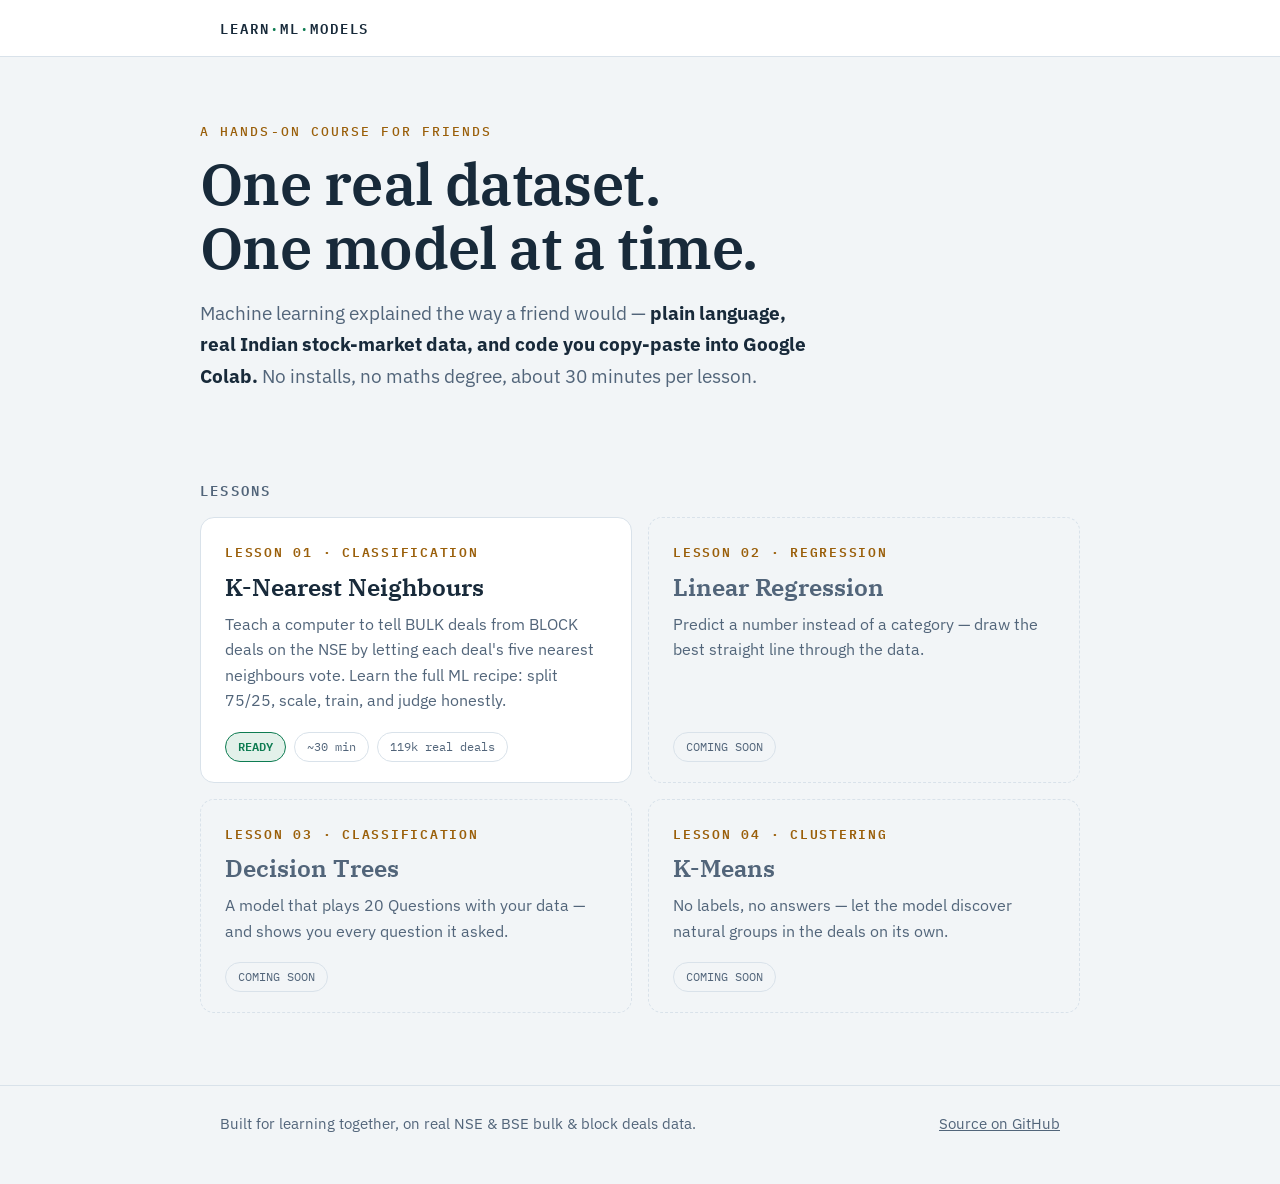
==== index.html @ 7e021c02 "Lesson 01: KNN on NSE/BSE bulk & block deals — guide page, Colab notebook, dataset Co-Authored-By: C" ====
<!DOCTYPE html>
<html lang="en">
<head>
<meta charset="utf-8">
<meta name="viewport" content="width=device-width, initial-scale=1">
<title>Learn ML Models</title>
<meta name="description" content="One real dataset, one model at a time. Hands-on machine learning lessons in plain language, built for friends learning together in Google Colab.">
<link rel="preconnect" href="https://fonts.googleapis.com">
<link rel="preconnect" href="https://fonts.gstatic.com" crossorigin>
<link href="https://fonts.googleapis.com/css2?family=IBM+Plex+Serif:wght@500;600&family=IBM+Plex+Sans:wght@400;500;600&family=IBM+Plex+Mono:wght@400;500;600&display=swap" rel="stylesheet">
<style>
:root{
  --paper:#F2F5F7; --card:#FFFFFF; --ink:#182A3A; --muted:#52657A;
  --green:#0E7C52; --green-soft:#E3F1EA; --saffron:#C77C11; --saffron-text:#9A5F0A; --saffron-soft:#F8EEDD;
  --rule:#D9E2EA;
}
*{margin:0;padding:0;box-sizing:border-box}
@media (prefers-reduced-motion: reduce){ *{transition:none!important} }
body{
  background:var(--paper); color:var(--ink);
  font-family:"IBM Plex Sans",system-ui,sans-serif;
  font-size:17px; line-height:1.65;
}
a{color:var(--green)}
a:focus-visible{outline:3px solid var(--saffron);outline-offset:2px}
.topbar{border-bottom:1px solid var(--rule);background:var(--card)}
.topbar-inner{max-width:880px;margin:0 auto;padding:14px 20px}
.wordmark{
  font-family:"IBM Plex Mono",monospace;font-weight:600;font-size:14px;
  letter-spacing:.14em;text-decoration:none;color:var(--ink);
}
.wordmark span{color:var(--green)}
.wrap{max-width:880px;margin:0 auto;padding:0 20px}

.hero{padding:64px 0 44px}
.eyebrow{
  font-family:"IBM Plex Mono",monospace;font-size:13px;font-weight:500;
  letter-spacing:.16em;color:var(--saffron-text);text-transform:uppercase;
}
h1{
  font-family:"IBM Plex Serif",Georgia,serif;font-weight:600;
  font-size:clamp(36px,7vw,58px);line-height:1.1;margin:10px 0 18px;letter-spacing:-.01em;
}
.lede{font-size:19px;color:var(--muted);max-width:56ch}
.lede strong{color:var(--ink)}

.shelf{padding:16px 0 72px}
h2{
  font-family:"IBM Plex Mono",monospace;font-size:14px;font-weight:600;
  letter-spacing:.16em;color:var(--muted);text-transform:uppercase;margin:26px 0 16px;
}
.cards{display:grid;grid-template-columns:1fr 1fr;gap:16px}
@media (max-width:680px){.cards{grid-template-columns:1fr}}
.lesson{
  background:var(--card);border:1px solid var(--rule);border-radius:14px;
  padding:24px 24px 20px;display:flex;flex-direction:column;gap:10px;
  text-decoration:none;color:var(--ink);transition:transform .12s ease, box-shadow .12s ease;
}
a.lesson:hover{transform:translateY(-2px);box-shadow:0 6px 18px rgba(24,42,58,.08)}
.lesson-num{
  font-family:"IBM Plex Mono",monospace;font-size:12.5px;font-weight:600;
  letter-spacing:.14em;color:var(--saffron-text);
}
.lesson h3{font-family:"IBM Plex Serif",Georgia,serif;font-size:24px;font-weight:600;line-height:1.2}
.lesson p{font-size:15.5px;color:var(--muted)}
.lesson-meta{display:flex;gap:8px;flex-wrap:wrap;margin-top:auto;padding-top:8px}
.tag{
  font-family:"IBM Plex Mono",monospace;font-size:12px;
  border:1px solid var(--rule);border-radius:999px;padding:4px 12px;color:var(--muted);
}
.tag-live{background:var(--green-soft);border-color:var(--green);color:var(--green);font-weight:600}
.lesson.soon{border-style:dashed;background:transparent}
.lesson.soon h3{color:var(--muted)}

footer{border-top:1px solid var(--rule);padding:26px 0 48px;color:var(--muted);font-size:14.5px}
.foot-inner{max-width:880px;margin:0 auto;padding:0 20px;display:flex;flex-wrap:wrap;gap:8px 24px;justify-content:space-between}
footer a{color:var(--muted)}
</style>
</head>
<body>

<nav class="topbar">
  <div class="topbar-inner">
    <a class="wordmark" href="./">LEARN<span>·</span>ML<span>·</span>MODELS</a>
  </div>
</nav>

<header class="hero wrap">
  <p class="eyebrow">A hands-on course for friends</p>
  <h1>One real dataset.<br>One model at a time.</h1>
  <p class="lede">Machine learning explained the way a friend would — <strong>plain language, real Indian stock-market data, and code you copy-paste into Google Colab.</strong> No installs, no maths degree, about 30 minutes per lesson.</p>
</header>

<main class="shelf wrap">
  <h2>Lessons</h2>
  <div class="cards">
    <a class="lesson" href="knn/">
      <span class="lesson-num">LESSON 01 · CLASSIFICATION</span>
      <h3>K-Nearest Neighbours</h3>
      <p>Teach a computer to tell BULK deals from BLOCK deals on the NSE by letting each deal's five nearest neighbours vote. Learn the full ML recipe: split 75/25, scale, train, and judge honestly.</p>
      <div class="lesson-meta">
        <span class="tag tag-live">READY</span>
        <span class="tag">~30 min</span>
        <span class="tag">119k real deals</span>
      </div>
    </a>
    <div class="lesson soon">
      <span class="lesson-num">LESSON 02 · REGRESSION</span>
      <h3>Linear Regression</h3>
      <p>Predict a number instead of a category — draw the best straight line through the data.</p>
      <div class="lesson-meta"><span class="tag">COMING SOON</span></div>
    </div>
    <div class="lesson soon">
      <span class="lesson-num">LESSON 03 · CLASSIFICATION</span>
      <h3>Decision Trees</h3>
      <p>A model that plays 20 Questions with your data — and shows you every question it asked.</p>
      <div class="lesson-meta"><span class="tag">COMING SOON</span></div>
    </div>
    <div class="lesson soon">
      <span class="lesson-num">LESSON 04 · CLUSTERING</span>
      <h3>K-Means</h3>
      <p>No labels, no answers — let the model discover natural groups in the deals on its own.</p>
      <div class="lesson-meta"><span class="tag">COMING SOON</span></div>
    </div>
  </div>
</main>

<footer>
  <div class="foot-inner">
    <span>Built for learning together, on real NSE &amp; BSE bulk &amp; block deals data.</span>
    <a href="https://github.com/Sreenivas-Sadhu-Prabhakara/learn-ml-models">Source on GitHub</a>
  </div>
</footer>

</body>
</html>
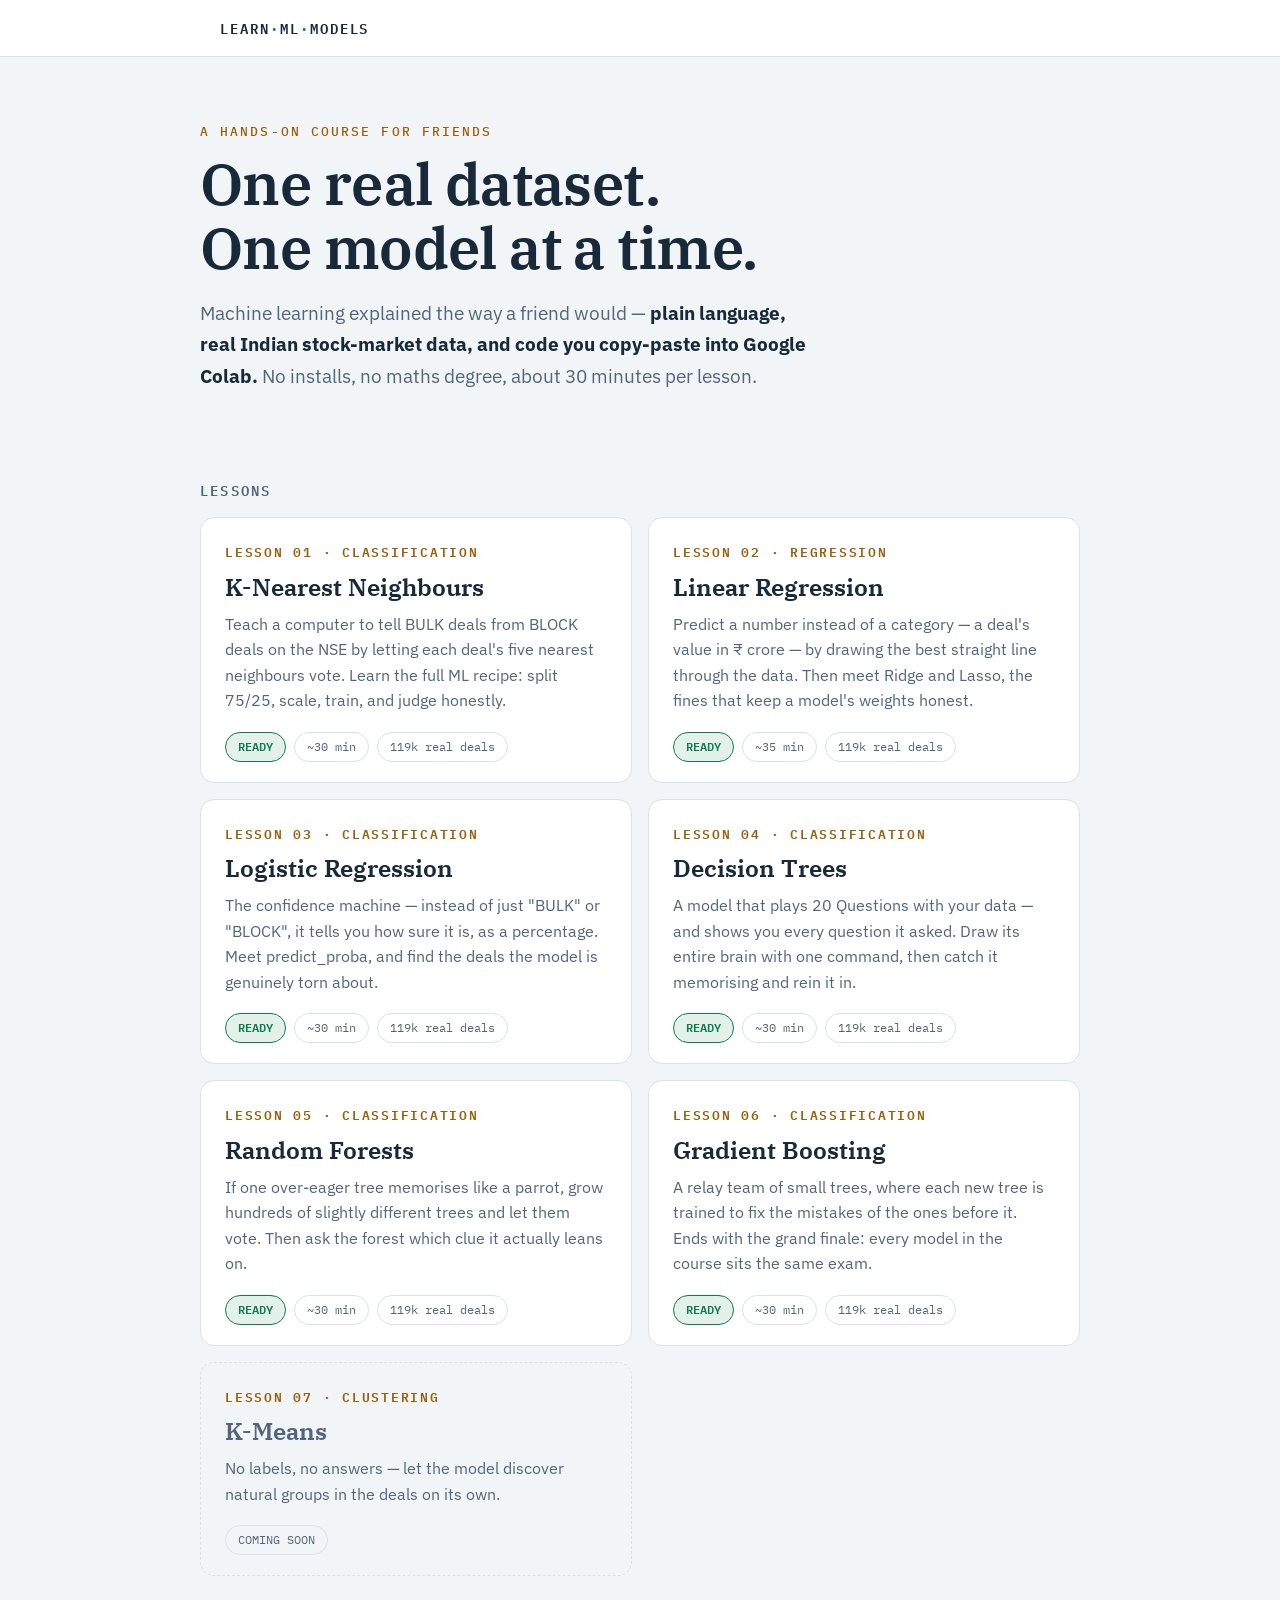
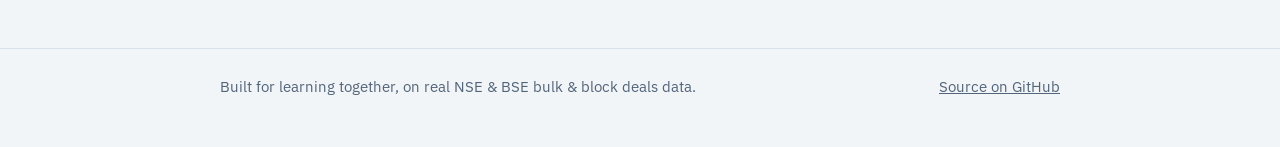
==== commit 65321337: "Lessons 02-06: linear regression (+feature engineering, Ridge, Lasso), logistic regression, decision" ====
--- a/index.html
+++ b/index.html
@@ -104,20 +104,58 @@
         <span class="tag">119k real deals</span>
       </div>
     </a>
-    <div class="lesson soon">
+    <a class="lesson" href="linear-regression/">
       <span class="lesson-num">LESSON 02 · REGRESSION</span>
       <h3>Linear Regression</h3>
-      <p>Predict a number instead of a category — draw the best straight line through the data.</p>
-      <div class="lesson-meta"><span class="tag">COMING SOON</span></div>
-    </div>
+      <p>Predict a number instead of a category — a deal's value in ₹ crore — by drawing the best straight line through the data. Then meet Ridge and Lasso, the fines that keep a model's weights honest.</p>
+      <div class="lesson-meta">
+        <span class="tag tag-live">READY</span>
+        <span class="tag">~35 min</span>
+        <span class="tag">119k real deals</span>
+      </div>
+    </a>
+    <a class="lesson" href="logistic-regression/">
+      <span class="lesson-num">LESSON 03 · CLASSIFICATION</span>
+      <h3>Logistic Regression</h3>
+      <p>The confidence machine — instead of just "BULK" or "BLOCK", it tells you how sure it is, as a percentage. Meet predict_proba, and find the deals the model is genuinely torn about.</p>
+      <div class="lesson-meta">
+        <span class="tag tag-live">READY</span>
+        <span class="tag">~30 min</span>
+        <span class="tag">119k real deals</span>
+      </div>
+    </a>
+    <a class="lesson" href="decision-trees/">
+      <span class="lesson-num">LESSON 04 · CLASSIFICATION</span>
+      <h3>Decision Trees</h3>
+      <p>A model that plays 20 Questions with your data — and shows you every question it asked. Draw its entire brain with one command, then catch it memorising and rein it in.</p>
+      <div class="lesson-meta">
+        <span class="tag tag-live">READY</span>
+        <span class="tag">~30 min</span>
+        <span class="tag">119k real deals</span>
+      </div>
+    </a>
+    <a class="lesson" href="random-forests/">
+      <span class="lesson-num">LESSON 05 · CLASSIFICATION</span>
+      <h3>Random Forests</h3>
+      <p>If one over-eager tree memorises like a parrot, grow hundreds of slightly different trees and let them vote. Then ask the forest which clue it actually leans on.</p>
+      <div class="lesson-meta">
+        <span class="tag tag-live">READY</span>
+        <span class="tag">~30 min</span>
+        <span class="tag">119k real deals</span>
+      </div>
+    </a>
+    <a class="lesson" href="gradient-boosting/">
+      <span class="lesson-num">LESSON 06 · CLASSIFICATION</span>
+      <h3>Gradient Boosting</h3>
+      <p>A relay team of small trees, where each new tree is trained to fix the mistakes of the ones before it. Ends with the grand finale: every model in the course sits the same exam.</p>
+      <div class="lesson-meta">
+        <span class="tag tag-live">READY</span>
+        <span class="tag">~30 min</span>
+        <span class="tag">119k real deals</span>
+      </div>
+    </a>
     <div class="lesson soon">
-      <span class="lesson-num">LESSON 03 · CLASSIFICATION</span>
-      <h3>Decision Trees</h3>
-      <p>A model that plays 20 Questions with your data — and shows you every question it asked.</p>
-      <div class="lesson-meta"><span class="tag">COMING SOON</span></div>
-    </div>
-    <div class="lesson soon">
-      <span class="lesson-num">LESSON 04 · CLUSTERING</span>
+      <span class="lesson-num">LESSON 07 · CLUSTERING</span>
       <h3>K-Means</h3>
       <p>No labels, no answers — let the model discover natural groups in the deals on its own.</p>
       <div class="lesson-meta"><span class="tag">COMING SOON</span></div>
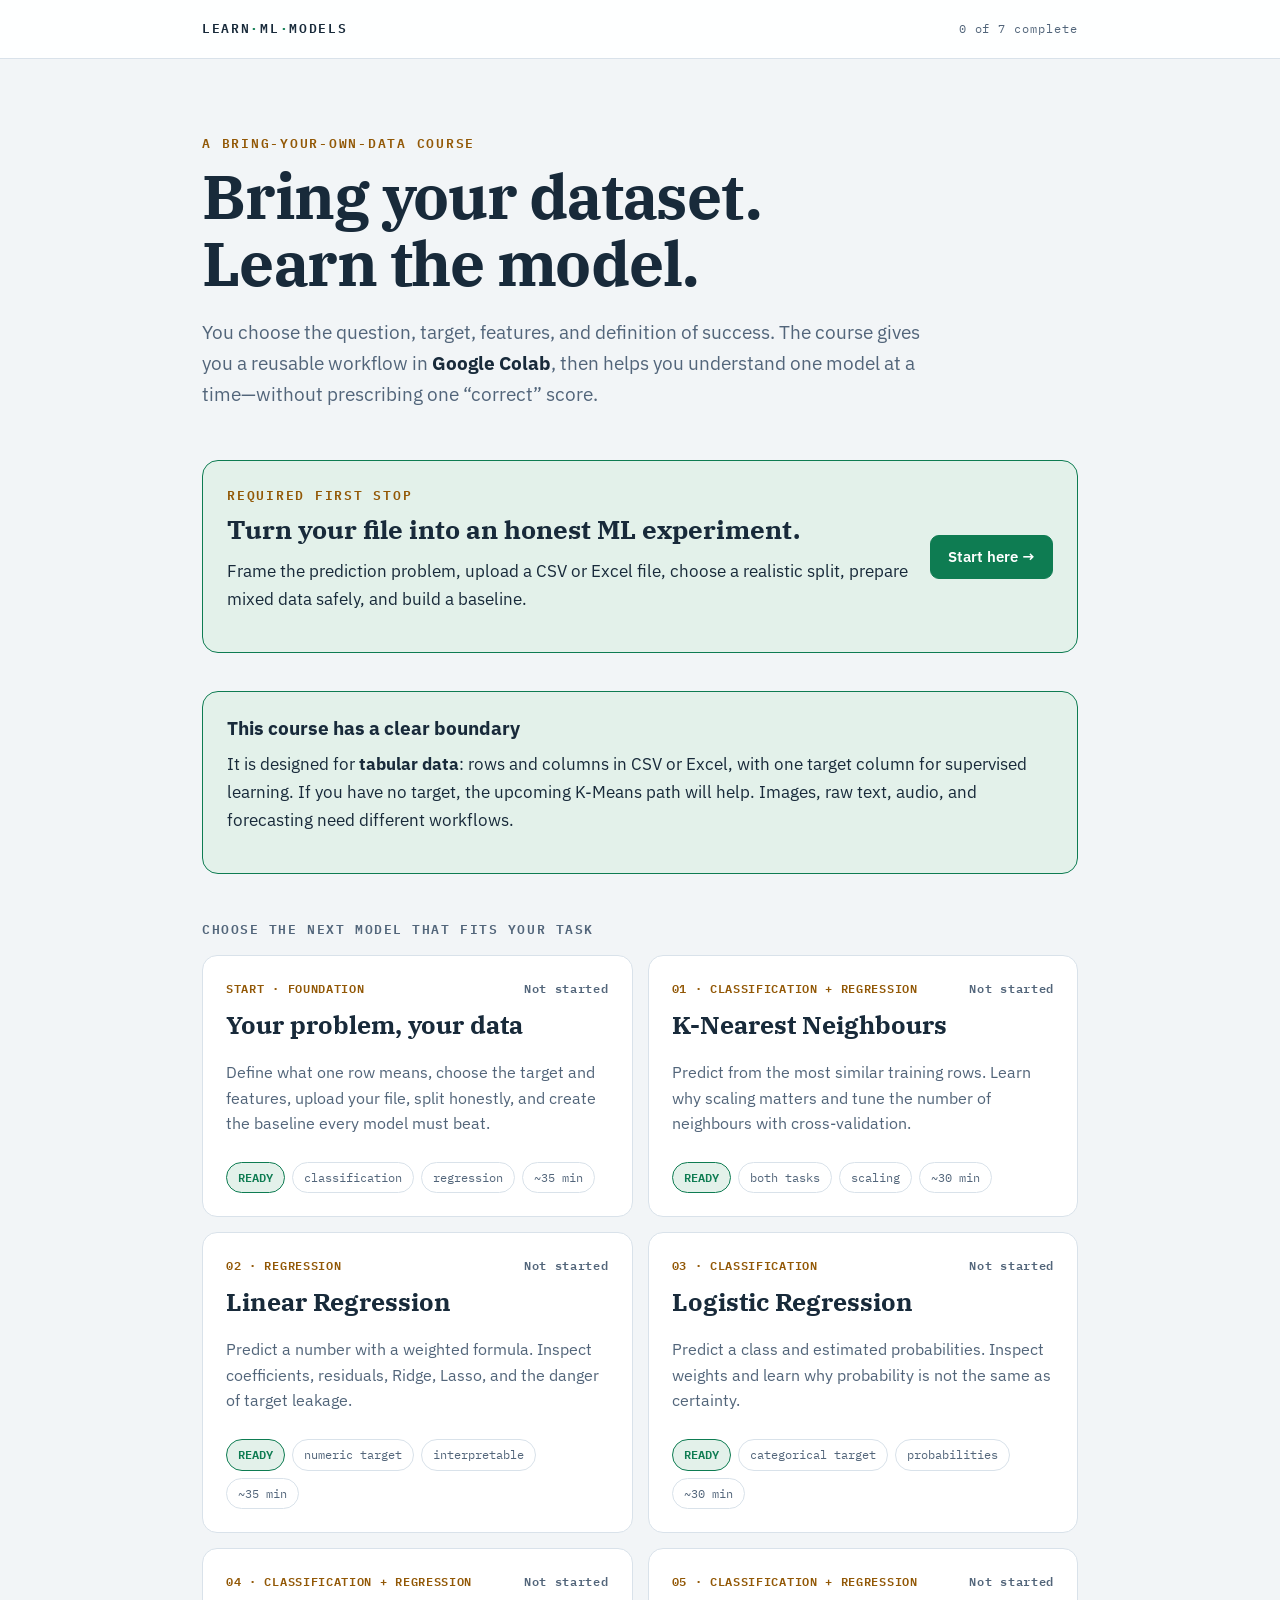
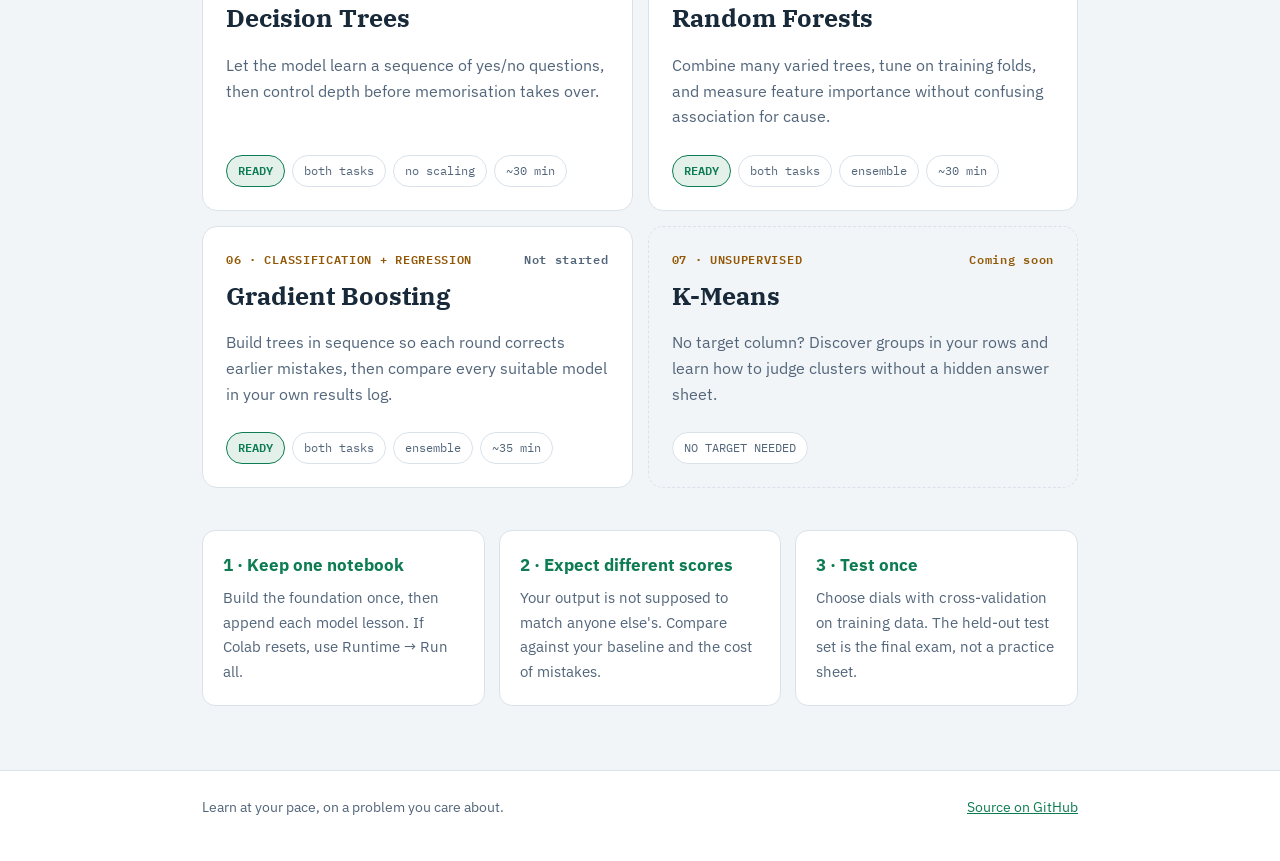
==== commit fd78156f: "Make course generic for learner datasets" ====
--- a/index.html
+++ b/index.html
@@ -1,174 +1,144 @@
 <!DOCTYPE html>
 <html lang="en">
 <head>
-<meta charset="utf-8">
-<meta name="viewport" content="width=device-width, initial-scale=1">
-<title>Learn ML Models</title>
-<meta name="description" content="One real dataset, one model at a time. Hands-on machine learning lessons in plain language, built for friends learning together in Google Colab.">
-<link rel="preconnect" href="https://fonts.googleapis.com">
-<link rel="preconnect" href="https://fonts.gstatic.com" crossorigin>
-<link href="https://fonts.googleapis.com/css2?family=IBM+Plex+Serif:wght@500;600&family=IBM+Plex+Sans:wght@400;500;600&family=IBM+Plex+Mono:wght@400;500;600&display=swap" rel="stylesheet">
-<style>
-:root{
-  --paper:#F2F5F7; --card:#FFFFFF; --ink:#182A3A; --muted:#52657A;
-  --green:#0E7C52; --green-soft:#E3F1EA; --saffron:#C77C11; --saffron-text:#9A5F0A; --saffron-soft:#F8EEDD;
-  --rule:#D9E2EA;
-}
-*{margin:0;padding:0;box-sizing:border-box}
-@media (prefers-reduced-motion: reduce){ *{transition:none!important} }
-body{
-  background:var(--paper); color:var(--ink);
-  font-family:"IBM Plex Sans",system-ui,sans-serif;
-  font-size:17px; line-height:1.65;
-}
-a{color:var(--green)}
-a:focus-visible{outline:3px solid var(--saffron);outline-offset:2px}
-.topbar{border-bottom:1px solid var(--rule);background:var(--card)}
-.topbar-inner{max-width:880px;margin:0 auto;padding:14px 20px}
-.wordmark{
-  font-family:"IBM Plex Mono",monospace;font-weight:600;font-size:14px;
-  letter-spacing:.14em;text-decoration:none;color:var(--ink);
-}
-.wordmark span{color:var(--green)}
-.wrap{max-width:880px;margin:0 auto;padding:0 20px}
-
-.hero{padding:64px 0 44px}
-.eyebrow{
-  font-family:"IBM Plex Mono",monospace;font-size:13px;font-weight:500;
-  letter-spacing:.16em;color:var(--saffron-text);text-transform:uppercase;
-}
-h1{
-  font-family:"IBM Plex Serif",Georgia,serif;font-weight:600;
-  font-size:clamp(36px,7vw,58px);line-height:1.1;margin:10px 0 18px;letter-spacing:-.01em;
-}
-.lede{font-size:19px;color:var(--muted);max-width:56ch}
-.lede strong{color:var(--ink)}
-
-.shelf{padding:16px 0 72px}
-h2{
-  font-family:"IBM Plex Mono",monospace;font-size:14px;font-weight:600;
-  letter-spacing:.16em;color:var(--muted);text-transform:uppercase;margin:26px 0 16px;
-}
-.cards{display:grid;grid-template-columns:1fr 1fr;gap:16px}
-@media (max-width:680px){.cards{grid-template-columns:1fr}}
-.lesson{
-  background:var(--card);border:1px solid var(--rule);border-radius:14px;
-  padding:24px 24px 20px;display:flex;flex-direction:column;gap:10px;
-  text-decoration:none;color:var(--ink);transition:transform .12s ease, box-shadow .12s ease;
-}
-a.lesson:hover{transform:translateY(-2px);box-shadow:0 6px 18px rgba(24,42,58,.08)}
-.lesson-num{
-  font-family:"IBM Plex Mono",monospace;font-size:12.5px;font-weight:600;
-  letter-spacing:.14em;color:var(--saffron-text);
-}
-.lesson h3{font-family:"IBM Plex Serif",Georgia,serif;font-size:24px;font-weight:600;line-height:1.2}
-.lesson p{font-size:15.5px;color:var(--muted)}
-.lesson-meta{display:flex;gap:8px;flex-wrap:wrap;margin-top:auto;padding-top:8px}
-.tag{
-  font-family:"IBM Plex Mono",monospace;font-size:12px;
-  border:1px solid var(--rule);border-radius:999px;padding:4px 12px;color:var(--muted);
-}
-.tag-live{background:var(--green-soft);border-color:var(--green);color:var(--green);font-weight:600}
-.lesson.soon{border-style:dashed;background:transparent}
-.lesson.soon h3{color:var(--muted)}
-
-footer{border-top:1px solid var(--rule);padding:26px 0 48px;color:var(--muted);font-size:14.5px}
-.foot-inner{max-width:880px;margin:0 auto;padding:0 20px;display:flex;flex-wrap:wrap;gap:8px 24px;justify-content:space-between}
-footer a{color:var(--muted)}
-</style>
+  <meta charset="utf-8">
+  <meta name="viewport" content="width=device-width, initial-scale=1">
+  <title>Learn ML Models · Bring Your Own Data</title>
+  <meta name="description" content="A self-paced machine-learning course where you upload your own tabular dataset, define your own prediction problem, and learn one model at a time in Google Colab.">
+  <link rel="preconnect" href="https://fonts.googleapis.com">
+  <link rel="preconnect" href="https://fonts.gstatic.com" crossorigin>
+  <link href="https://fonts.googleapis.com/css2?family=IBM+Plex+Mono:wght@400;500;600&amp;family=IBM+Plex+Sans:wght@400;500;600&amp;family=IBM+Plex+Serif:wght@500;600&amp;display=swap" rel="stylesheet">
+  <link rel="stylesheet" href="assets/course.css">
 </head>
 <body>
+  <nav class="topbar" aria-label="Course navigation">
+    <div class="topbar-inner">
+      <a class="wordmark" href="./">LEARN<span>·</span>ML<span>·</span>MODELS</a>
+      <span class="lesson-tag" data-course-progress>0 of 7 complete</span>
+    </div>
+  </nav>
 
-<nav class="topbar">
-  <div class="topbar-inner">
-    <a class="wordmark" href="./">LEARN<span>·</span>ML<span>·</span>MODELS</a>
-  </div>
-</nav>
+  <header class="hero hero-home wrap">
+    <p class="eyebrow">A bring-your-own-data course</p>
+    <h1>Bring your dataset.<br>Learn the model.</h1>
+    <p class="lede">You choose the question, target, features, and definition of success. The course gives you a reusable workflow in <strong>Google Colab</strong>, then helps you understand one model at a time—without prescribing one “correct” score.</p>
+  </header>
 
-<header class="hero wrap">
-  <p class="eyebrow">A hands-on course for friends</p>
-  <h1>One real dataset.<br>One model at a time.</h1>
-  <p class="lede">Machine learning explained the way a friend would — <strong>plain language, real Indian stock-market data, and code you copy-paste into Google Colab.</strong> No installs, no maths degree, about 30 minutes per lesson.</p>
-</header>
+  <main class="wrap">
+    <section class="start-banner">
+      <div>
+        <p class="eyebrow">Required first stop</p>
+        <h2>Turn your file into an honest ML experiment.</h2>
+        <p>Frame the prediction problem, upload a CSV or Excel file, choose a realistic split, prepare mixed data safely, and build a baseline.</p>
+      </div>
+      <a class="button" href="start/">Start here →</a>
+    </section>
 
-<main class="shelf wrap">
-  <h2>Lessons</h2>
-  <div class="cards">
-    <a class="lesson" href="knn/">
-      <span class="lesson-num">LESSON 01 · CLASSIFICATION</span>
+    <div class="scope-banner">
+      <h3>This course has a clear boundary</h3>
+      <p>It is designed for <strong>tabular data</strong>: rows and columns in CSV or Excel, with one target column for supervised learning. If you have no target, the upcoming K-Means path will help. Images, raw text, audio, and forecasting need different workflows.</p>
+    </div>
+
+    <p class="section-label">Choose the next model that fits your task</p>
+    <div class="path-grid">
+
+    <a class="lesson-card" href="start/" data-lesson-card="start">
+      <div class="card-topline">
+        <span>START · FOUNDATION</span>
+        <span class="progress-status" data-progress-for="start">Not started</span>
+      </div>
+      <h3>Your problem, your data</h3>
+      <p>Define what one row means, choose the target and features, upload your file, split honestly, and create the baseline every model must beat.</p>
+      <div class="lesson-meta"><span class="tag live">READY</span><span class="tag">classification</span><span class="tag">regression</span><span class="tag">~35 min</span></div>
+    </a>
+
+
+    <a class="lesson-card" href="knn/" data-lesson-card="knn">
+      <div class="card-topline">
+        <span>01 · CLASSIFICATION + REGRESSION</span>
+        <span class="progress-status" data-progress-for="knn">Not started</span>
+      </div>
       <h3>K-Nearest Neighbours</h3>
-      <p>Teach a computer to tell BULK deals from BLOCK deals on the NSE by letting each deal's five nearest neighbours vote. Learn the full ML recipe: split 75/25, scale, train, and judge honestly.</p>
-      <div class="lesson-meta">
-        <span class="tag tag-live">READY</span>
-        <span class="tag">~30 min</span>
-        <span class="tag">119k real deals</span>
+      <p>Predict from the most similar training rows. Learn why scaling matters and tune the number of neighbours with cross-validation.</p>
+      <div class="lesson-meta"><span class="tag live">READY</span><span class="tag">both tasks</span><span class="tag">scaling</span><span class="tag">~30 min</span></div>
+    </a>
+
+
+    <a class="lesson-card" href="linear-regression/" data-lesson-card="linear-regression">
+      <div class="card-topline">
+        <span>02 · REGRESSION</span>
+        <span class="progress-status" data-progress-for="linear-regression">Not started</span>
       </div>
+      <h3>Linear Regression</h3>
+      <p>Predict a number with a weighted formula. Inspect coefficients, residuals, Ridge, Lasso, and the danger of target leakage.</p>
+      <div class="lesson-meta"><span class="tag live">READY</span><span class="tag">numeric target</span><span class="tag">interpretable</span><span class="tag">~35 min</span></div>
     </a>
-    <a class="lesson" href="linear-regression/">
-      <span class="lesson-num">LESSON 02 · REGRESSION</span>
-      <h3>Linear Regression</h3>
-      <p>Predict a number instead of a category — a deal's value in ₹ crore — by drawing the best straight line through the data. Then meet Ridge and Lasso, the fines that keep a model's weights honest.</p>
-      <div class="lesson-meta">
-        <span class="tag tag-live">READY</span>
-        <span class="tag">~35 min</span>
-        <span class="tag">119k real deals</span>
+
+
+    <a class="lesson-card" href="logistic-regression/" data-lesson-card="logistic-regression">
+      <div class="card-topline">
+        <span>03 · CLASSIFICATION</span>
+        <span class="progress-status" data-progress-for="logistic-regression">Not started</span>
       </div>
+      <h3>Logistic Regression</h3>
+      <p>Predict a class and estimated probabilities. Inspect weights and learn why probability is not the same as certainty.</p>
+      <div class="lesson-meta"><span class="tag live">READY</span><span class="tag">categorical target</span><span class="tag">probabilities</span><span class="tag">~30 min</span></div>
     </a>
-    <a class="lesson" href="logistic-regression/">
-      <span class="lesson-num">LESSON 03 · CLASSIFICATION</span>
-      <h3>Logistic Regression</h3>
-      <p>The confidence machine — instead of just "BULK" or "BLOCK", it tells you how sure it is, as a percentage. Meet predict_proba, and find the deals the model is genuinely torn about.</p>
-      <div class="lesson-meta">
-        <span class="tag tag-live">READY</span>
-        <span class="tag">~30 min</span>
-        <span class="tag">119k real deals</span>
+
+
+    <a class="lesson-card" href="decision-trees/" data-lesson-card="decision-trees">
+      <div class="card-topline">
+        <span>04 · CLASSIFICATION + REGRESSION</span>
+        <span class="progress-status" data-progress-for="decision-trees">Not started</span>
       </div>
+      <h3>Decision Trees</h3>
+      <p>Let the model learn a sequence of yes/no questions, then control depth before memorisation takes over.</p>
+      <div class="lesson-meta"><span class="tag live">READY</span><span class="tag">both tasks</span><span class="tag">no scaling</span><span class="tag">~30 min</span></div>
     </a>
-    <a class="lesson" href="decision-trees/">
-      <span class="lesson-num">LESSON 04 · CLASSIFICATION</span>
-      <h3>Decision Trees</h3>
-      <p>A model that plays 20 Questions with your data — and shows you every question it asked. Draw its entire brain with one command, then catch it memorising and rein it in.</p>
-      <div class="lesson-meta">
-        <span class="tag tag-live">READY</span>
-        <span class="tag">~30 min</span>
-        <span class="tag">119k real deals</span>
+
+
+    <a class="lesson-card" href="random-forests/" data-lesson-card="random-forests">
+      <div class="card-topline">
+        <span>05 · CLASSIFICATION + REGRESSION</span>
+        <span class="progress-status" data-progress-for="random-forests">Not started</span>
       </div>
+      <h3>Random Forests</h3>
+      <p>Combine many varied trees, tune on training folds, and measure feature importance without confusing association for cause.</p>
+      <div class="lesson-meta"><span class="tag live">READY</span><span class="tag">both tasks</span><span class="tag">ensemble</span><span class="tag">~30 min</span></div>
     </a>
-    <a class="lesson" href="random-forests/">
-      <span class="lesson-num">LESSON 05 · CLASSIFICATION</span>
-      <h3>Random Forests</h3>
-      <p>If one over-eager tree memorises like a parrot, grow hundreds of slightly different trees and let them vote. Then ask the forest which clue it actually leans on.</p>
-      <div class="lesson-meta">
-        <span class="tag tag-live">READY</span>
-        <span class="tag">~30 min</span>
-        <span class="tag">119k real deals</span>
+
+
+    <a class="lesson-card" href="gradient-boosting/" data-lesson-card="gradient-boosting">
+      <div class="card-topline">
+        <span>06 · CLASSIFICATION + REGRESSION</span>
+        <span class="progress-status" data-progress-for="gradient-boosting">Not started</span>
       </div>
+      <h3>Gradient Boosting</h3>
+      <p>Build trees in sequence so each round corrects earlier mistakes, then compare every suitable model in your own results log.</p>
+      <div class="lesson-meta"><span class="tag live">READY</span><span class="tag">both tasks</span><span class="tag">ensemble</span><span class="tag">~35 min</span></div>
     </a>
-    <a class="lesson" href="gradient-boosting/">
-      <span class="lesson-num">LESSON 06 · CLASSIFICATION</span>
-      <h3>Gradient Boosting</h3>
-      <p>A relay team of small trees, where each new tree is trained to fix the mistakes of the ones before it. Ends with the grand finale: every model in the course sits the same exam.</p>
-      <div class="lesson-meta">
-        <span class="tag tag-live">READY</span>
-        <span class="tag">~30 min</span>
-        <span class="tag">119k real deals</span>
+
+      <div class="lesson-card soon" aria-disabled="true">
+        <div class="card-topline"><span>07 · UNSUPERVISED</span><span>Coming soon</span></div>
+        <h3>K-Means</h3>
+        <p>No target column? Discover groups in your rows and learn how to judge clusters without a hidden answer sheet.</p>
+        <div class="lesson-meta"><span class="tag">NO TARGET NEEDED</span></div>
       </div>
-    </a>
-    <div class="lesson soon">
-      <span class="lesson-num">LESSON 07 · CLUSTERING</span>
-      <h3>K-Means</h3>
-      <p>No labels, no answers — let the model discover natural groups in the deals on its own.</p>
-      <div class="lesson-meta"><span class="tag">COMING SOON</span></div>
     </div>
-  </div>
-</main>
 
-<footer>
-  <div class="foot-inner">
-    <span>Built for learning together, on real NSE &amp; BSE bulk &amp; block deals data.</span>
-    <a href="https://github.com/Sreenivas-Sadhu-Prabhakara/learn-ml-models">Source on GitHub</a>
-  </div>
-</footer>
+    <section class="course-rules" aria-label="How the course works">
+      <div class="rule-card"><strong>1 · Keep one notebook</strong><p>Build the foundation once, then append each model lesson. If Colab resets, use Runtime → Run all.</p></div>
+      <div class="rule-card"><strong>2 · Expect different scores</strong><p>Your output is not supposed to match anyone else's. Compare against your baseline and the cost of mistakes.</p></div>
+      <div class="rule-card"><strong>3 · Test once</strong><p>Choose dials with cross-validation on training data. The held-out test set is the final exam, not a practice sheet.</p></div>
+    </section>
+  </main>
 
+  <footer>
+    <div class="foot-inner">
+      <span>Learn at your pace, on a problem you care about.</span>
+      <a href="https://github.com/Sreenivas-Sadhu-Prabhakara/learn-ml-models">Source on GitHub</a>
+    </div>
+  </footer>
+  <script src="assets/course.js"></script>
 </body>
 </html>
--- a/assets/course.css
+++ b/assets/course.css
@@ -0,0 +1,195 @@
+:root {
+  --paper: #f2f5f7;
+  --card: #ffffff;
+  --ink: #182a3a;
+  --muted: #52657a;
+  --green: #0e7c52;
+  --green-dark: #095c3d;
+  --green-soft: #e3f1ea;
+  --saffron: #c77c11;
+  --saffron-text: #925806;
+  --saffron-soft: #f8eedd;
+  --blue-soft: #e7eef6;
+  --rule: #d9e2ea;
+  --code: #0e1b26;
+  --code-ink: #d9e6f2;
+  --danger: #9b3a32;
+}
+
+* { box-sizing: border-box; }
+html { scroll-behavior: smooth; }
+body {
+  margin: 0;
+  background: var(--paper);
+  color: var(--ink);
+  font-family: "IBM Plex Sans", system-ui, sans-serif;
+  font-size: 17px;
+  line-height: 1.65;
+}
+a { color: var(--green); }
+a:focus-visible, button:focus-visible {
+  outline: 3px solid var(--saffron);
+  outline-offset: 3px;
+}
+code, pre, .eyebrow, .step-chip, .wordmark, .lesson-tag, .tag,
+.card-topline, .progress-status, .codecard-head, .checkpoint span,
+.reflection > span {
+  font-family: "IBM Plex Mono", monospace;
+}
+
+.wrap { max-width: 920px; margin: 0 auto; padding-left: 22px; padding-right: 22px; }
+.topbar { background: rgba(255,255,255,.96); border-bottom: 1px solid var(--rule); }
+.topbar-inner {
+  max-width: 920px;
+  margin: 0 auto;
+  min-height: 58px;
+  padding: 12px 22px;
+  display: flex;
+  align-items: center;
+  justify-content: space-between;
+  gap: 16px;
+}
+.wordmark { color: var(--ink); text-decoration: none; font-size: 13px; font-weight: 600; letter-spacing: .13em; }
+.wordmark span { color: var(--green); }
+.lesson-tag { color: var(--muted); font-size: 12px; letter-spacing: .08em; text-align: right; }
+
+.hero { padding-top: 62px; padding-bottom: 42px; }
+.hero-home { padding-top: 74px; padding-bottom: 34px; }
+.eyebrow { margin: 0 0 9px; color: var(--saffron-text); font-size: 12.5px; font-weight: 600; letter-spacing: .14em; text-transform: uppercase; }
+h1, h2, h3 { color: var(--ink); }
+h1, .display-title { font-family: "IBM Plex Serif", Georgia, serif; }
+h1 { max-width: 850px; margin: 0 0 20px; font-size: clamp(38px, 7vw, 62px); line-height: 1.08; letter-spacing: -.02em; }
+h2 { margin: 0 0 12px; font-family: "IBM Plex Serif", Georgia, serif; font-size: clamp(25px, 4vw, 34px); line-height: 1.2; }
+h3 { margin: 0 0 8px; font-size: 19px; line-height: 1.35; }
+p { margin: 0 0 15px; }
+.lede { max-width: 68ch; color: var(--muted); font-size: 19px; }
+.lede strong { color: var(--ink); }
+.meta-chips { display: flex; flex-wrap: wrap; gap: 8px; margin-top: 22px; }
+.chip, .tag {
+  display: inline-flex;
+  align-items: center;
+  border: 1px solid var(--rule);
+  border-radius: 999px;
+  background: var(--card);
+  color: var(--muted);
+  font-size: 12px;
+  padding: 5px 11px;
+}
+
+.scope-banner, .start-banner, .completion-card {
+  border: 1px solid var(--green);
+  border-radius: 16px;
+  background: var(--green-soft);
+  padding: 24px;
+}
+.start-banner { display: grid; grid-template-columns: 1fr auto; align-items: center; gap: 22px; margin-bottom: 38px; }
+.start-banner h2, .completion-card h2 { font-size: 26px; }
+.button, .complete-button {
+  display: inline-flex;
+  justify-content: center;
+  align-items: center;
+  min-height: 44px;
+  border: 1px solid var(--green);
+  border-radius: 9px;
+  background: var(--green);
+  color: white;
+  cursor: pointer;
+  font: 600 15px "IBM Plex Sans", sans-serif;
+  padding: 10px 17px;
+  text-decoration: none;
+}
+.button:hover, .complete-button:hover { background: var(--green-dark); }
+.button.secondary { background: transparent; color: var(--green); }
+
+.section-label { margin: 44px 0 15px; color: var(--muted); font: 600 13px "IBM Plex Mono", monospace; letter-spacing: .12em; text-transform: uppercase; }
+.path-grid { display: grid; grid-template-columns: repeat(2, minmax(0, 1fr)); gap: 15px; }
+.lesson-card {
+  min-height: 245px;
+  border: 1px solid var(--rule);
+  border-radius: 15px;
+  background: var(--card);
+  color: var(--ink);
+  display: flex;
+  flex-direction: column;
+  gap: 10px;
+  padding: 23px;
+  text-decoration: none;
+  transition: transform .15s ease, box-shadow .15s ease;
+}
+.lesson-card:hover { transform: translateY(-2px); box-shadow: 0 8px 22px rgba(24,42,58,.08); }
+.lesson-card h3 { font-family: "IBM Plex Serif", Georgia, serif; font-size: 25px; }
+.lesson-card p { color: var(--muted); font-size: 15.5px; }
+.card-topline { display: flex; justify-content: space-between; gap: 12px; color: var(--saffron-text); font-size: 11.5px; font-weight: 600; letter-spacing: .06em; }
+.progress-status { color: var(--muted); text-align: right; }
+.progress-status.done { color: var(--green); }
+.lesson-meta { display: flex; flex-wrap: wrap; gap: 7px; margin-top: auto; }
+.tag.live { border-color: var(--green); background: var(--green-soft); color: var(--green); font-weight: 600; }
+.lesson-card.soon { border-style: dashed; background: transparent; pointer-events: none; }
+
+.course-rules, .decision-grid, .idea-grid { display: grid; gap: 14px; }
+.course-rules { grid-template-columns: repeat(3, minmax(0, 1fr)); margin: 42px 0 64px; }
+.rule-card, .decision-card, .idea-card {
+  border: 1px solid var(--rule);
+  border-radius: 13px;
+  background: var(--card);
+  padding: 20px;
+}
+.rule-card strong { display: block; margin-bottom: 7px; color: var(--green); }
+.rule-card p, .decision-card p, .idea-card p { margin: 0; color: var(--muted); font-size: 15px; }
+.decision-grid { grid-template-columns: repeat(3, minmax(0, 1fr)); margin: 20px 0; }
+.decision-card.selected { border-color: var(--green); background: var(--green-soft); }
+.idea-grid { grid-template-columns: repeat(2, minmax(0, 1fr)); margin: 20px 0; }
+
+.step { margin: 0 0 28px; border: 1px solid var(--rule); border-radius: 16px; background: var(--card); padding: 27px; }
+.step-chip { display: inline-block; margin-bottom: 12px; color: var(--saffron-text); font-size: 12px; font-weight: 600; letter-spacing: .1em; }
+.step ul, .step ol { padding-left: 24px; }
+.step li { margin-bottom: 7px; }
+.step code:not(pre code) { border-radius: 5px; background: var(--blue-soft); padding: 1px 5px; font-size: .88em; }
+
+.codecard { overflow: hidden; margin-top: 20px; border: 1px solid #24394a; border-radius: 11px; background: var(--code); }
+.codecard-head { min-height: 44px; border-bottom: 1px solid #294153; display: flex; align-items: center; justify-content: space-between; gap: 16px; color: #9eb0bf; font-size: 11.5px; letter-spacing: .08em; padding: 8px 13px 8px 17px; }
+.copy { border: 1px solid #506779; border-radius: 6px; background: transparent; color: #d9e6f2; cursor: pointer; font: 500 12px "IBM Plex Mono", monospace; padding: 6px 10px; }
+.copy.done { border-color: #63c39e; color: #7ce0ba; }
+pre { margin: 0; overflow-x: auto; color: var(--code-ink); font-size: 13.5px; line-height: 1.62; padding: 19px; tab-size: 4; }
+
+.checkpoint { margin: 12px 0 0; border-left: 4px solid var(--green); background: var(--green-soft); padding: 13px 16px; }
+.checkpoint span { color: var(--green); font-size: 11px; font-weight: 600; letter-spacing: .1em; }
+.checkpoint p { margin: 4px 0 0; font-size: 14.5px; }
+.callout { margin: 20px 0; border-left: 4px solid var(--saffron); background: var(--saffron-soft); padding: 18px 20px; }
+.callout.green { border-color: var(--green); background: var(--green-soft); }
+.callout.danger { border-color: var(--danger); background: #faecea; }
+.callout p:last-child { margin-bottom: 0; }
+.reflection { margin: 22px 0 0; border: 1px dashed var(--saffron); border-radius: 10px; background: #fffaf1; padding: 18px 20px; }
+.reflection > span { color: var(--saffron-text); font-size: 11.5px; font-weight: 600; letter-spacing: .1em; }
+.reflection ol { margin-bottom: 0; }
+
+.tablewrap { overflow-x: auto; margin: 18px 0; }
+table { width: 100%; border-collapse: collapse; background: var(--card); font-size: 15px; }
+th, td { border: 1px solid var(--rule); padding: 12px 14px; text-align: left; vertical-align: top; }
+th { background: var(--blue-soft); font-weight: 600; }
+details { margin: 14px 0; border: 1px solid var(--rule); border-radius: 10px; background: var(--card); padding: 14px 17px; }
+summary { cursor: pointer; font-weight: 600; }
+details > *:not(summary) { margin-top: 12px; }
+
+.completion-card { display: grid; grid-template-columns: 1fr auto; align-items: center; gap: 24px; margin: 46px 0 22px; }
+.complete-button.is-done { background: var(--card); color: var(--green); }
+.lesson-nav { display: flex; justify-content: space-between; gap: 18px; margin: 22px 0 64px; }
+.lesson-nav a { font-weight: 600; text-decoration: none; }
+footer { border-top: 1px solid var(--rule); background: var(--card); color: var(--muted); font-size: 14px; padding: 25px 0 42px; }
+.foot-inner { max-width: 920px; margin: 0 auto; padding: 0 22px; display: flex; justify-content: space-between; gap: 20px; }
+
+@media (max-width: 720px) {
+  body { font-size: 16px; }
+  .hero { padding-top: 44px; }
+  .path-grid, .course-rules, .decision-grid, .idea-grid { grid-template-columns: 1fr; }
+  .start-banner, .completion-card { grid-template-columns: 1fr; }
+  .lesson-card { min-height: 0; }
+  .step { padding: 21px 18px; }
+  .lesson-tag { max-width: 45%; }
+  .foot-inner { flex-direction: column; }
+}
+
+@media (prefers-reduced-motion: reduce) {
+  html { scroll-behavior: auto; }
+  * { transition: none !important; }
+}
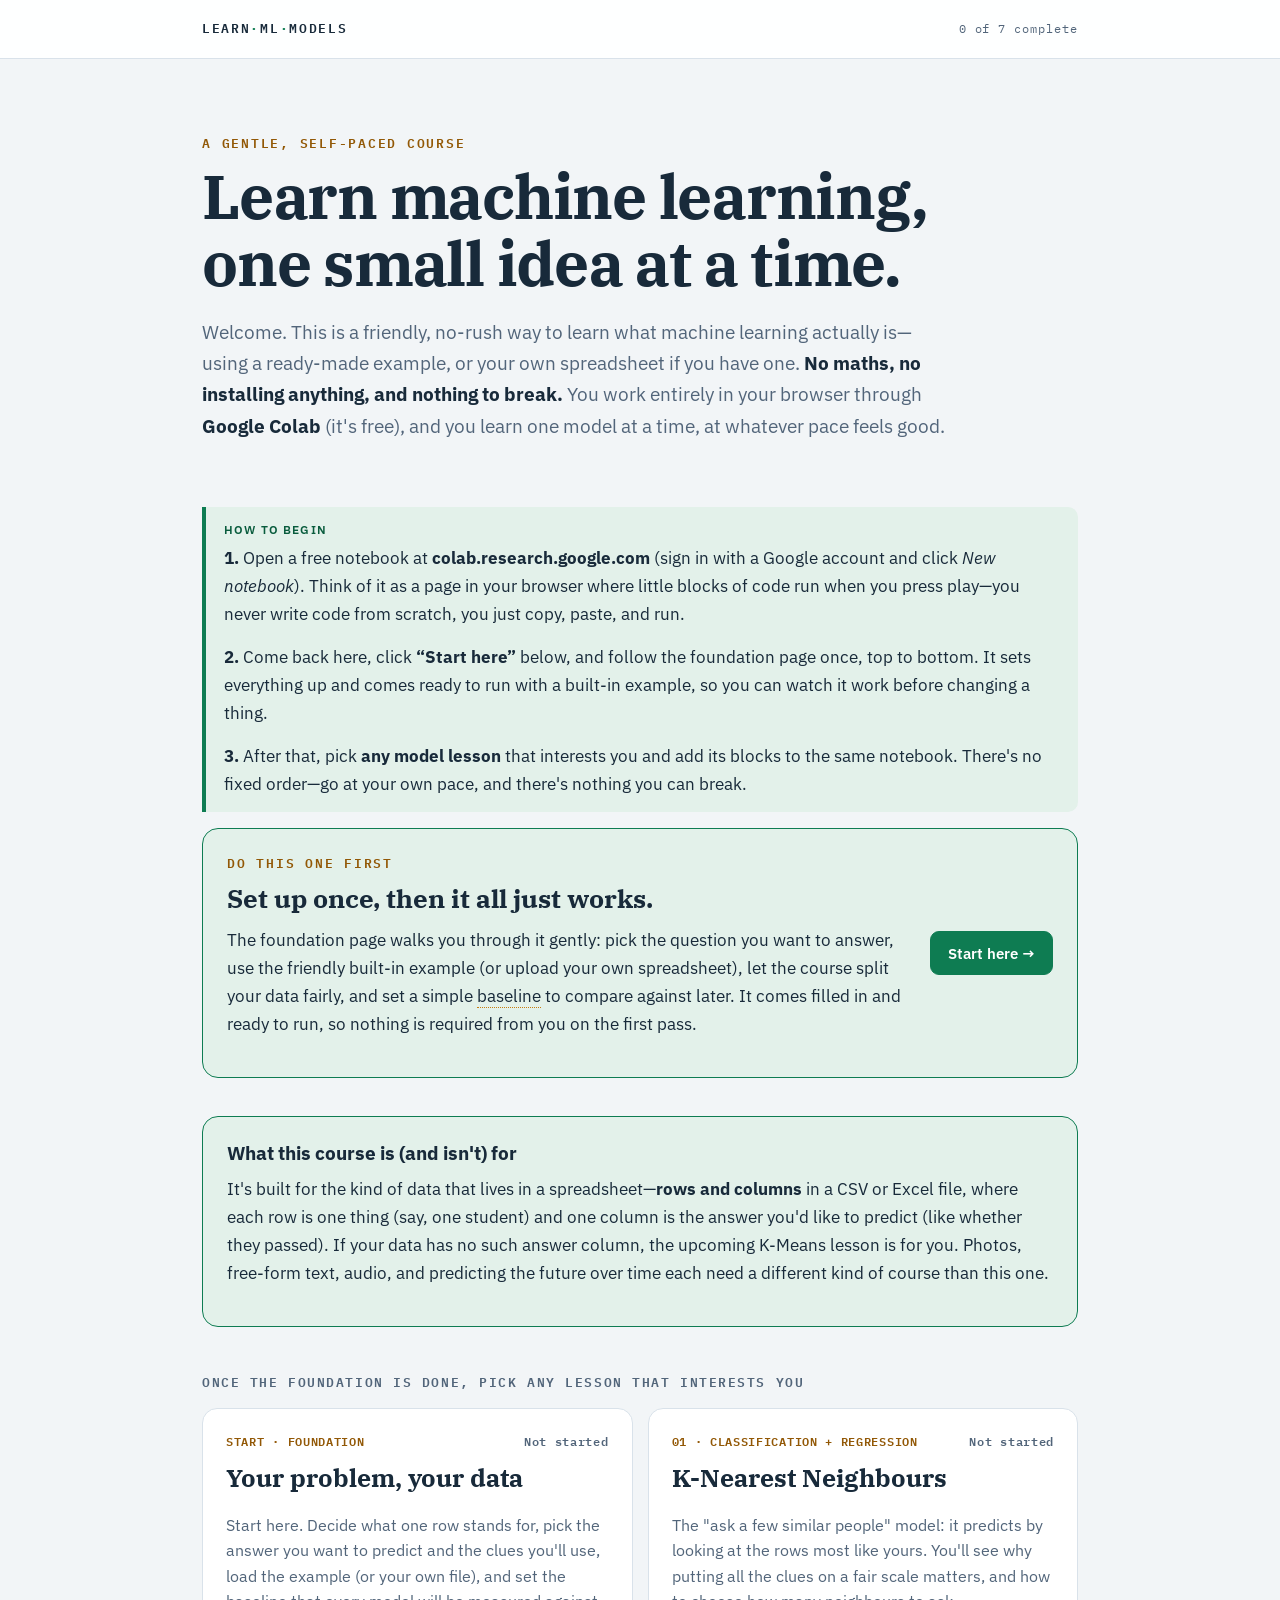
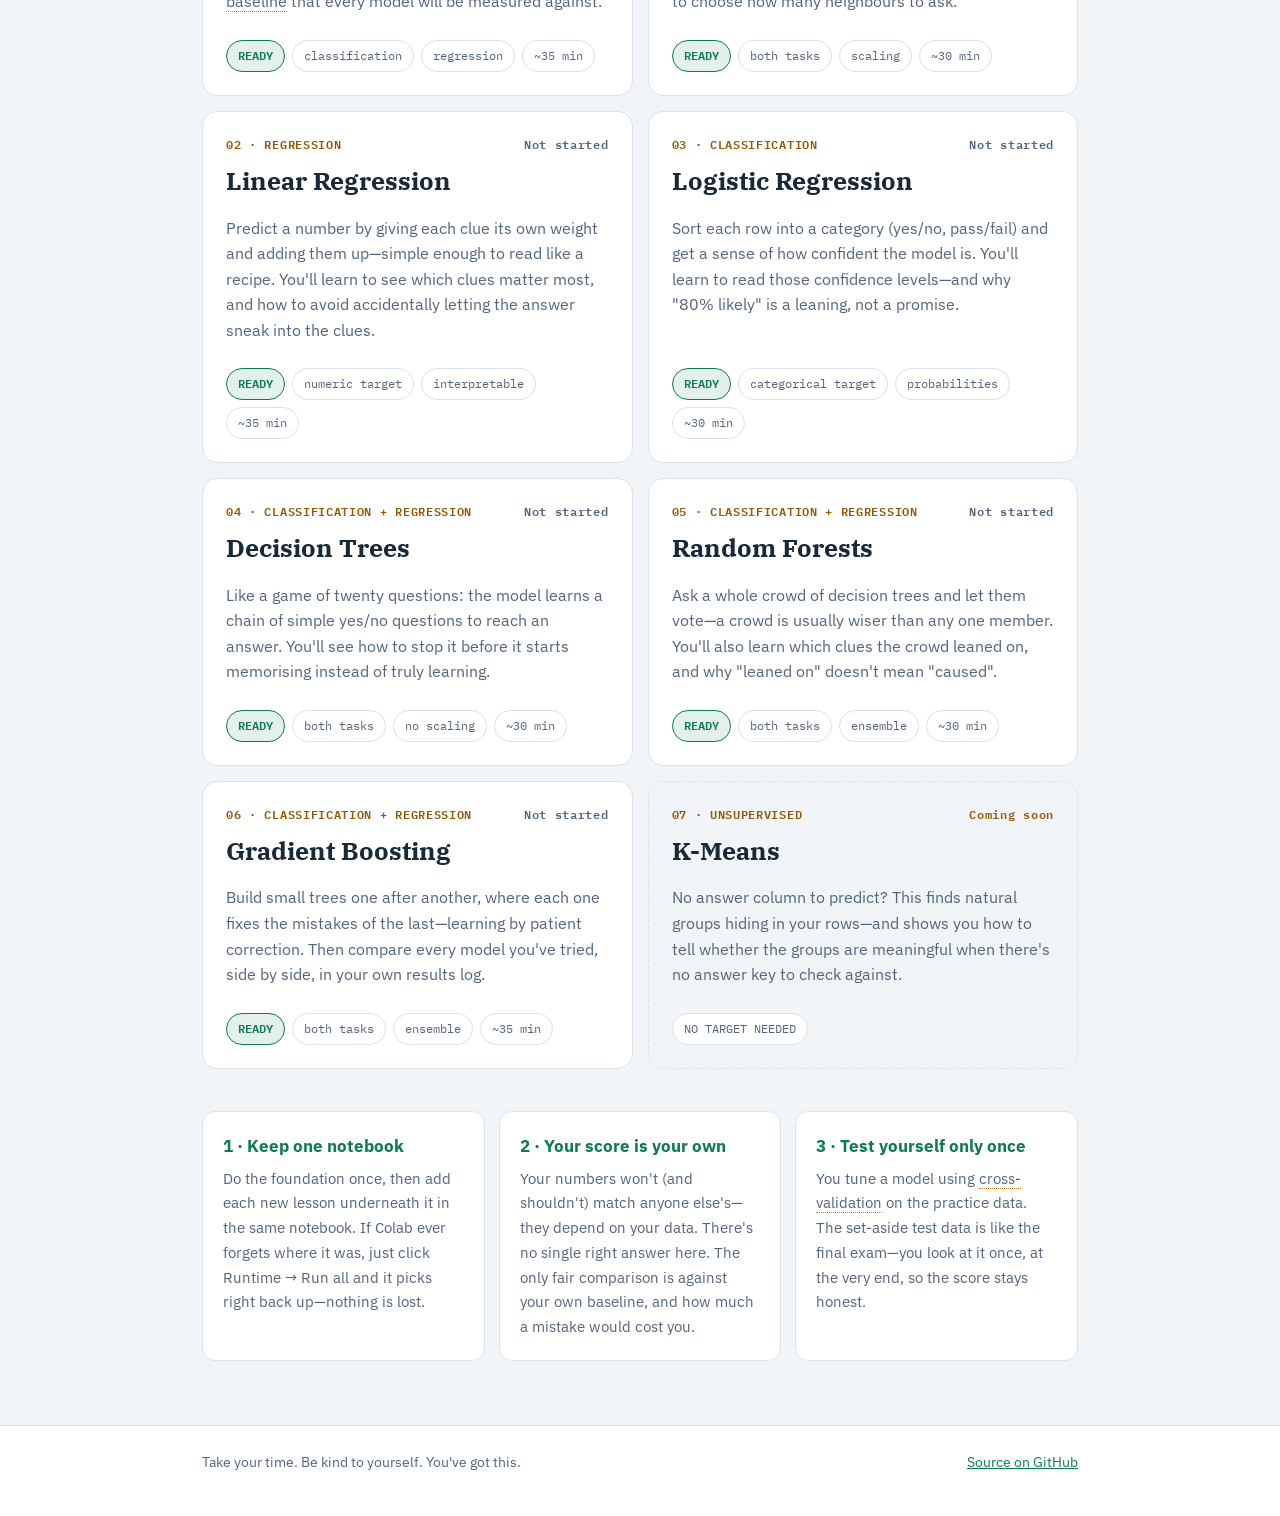
==== commit bb5012e1: "Rewrite all pages for non-technical readers (prose only; code frozen & verified) Every page now read" ====
--- a/index.html
+++ b/index.html
@@ -19,27 +19,34 @@
   </nav>
 
   <header class="hero hero-home wrap">
-    <p class="eyebrow">A bring-your-own-data course</p>
-    <h1>Bring your dataset.<br>Learn the model.</h1>
-    <p class="lede">You choose the question, target, features, and definition of success. The course gives you a reusable workflow in <strong>Google Colab</strong>, then helps you understand one model at a time—without prescribing one “correct” score.</p>
+    <p class="eyebrow">A gentle, self-paced course</p>
+    <h1>Learn machine learning,<br>one small idea at a time.</h1>
+    <p class="lede">Welcome. This is a friendly, no-rush way to learn what machine learning actually is—using a ready-made example, or your own spreadsheet if you have one. <strong>No maths, no installing anything, and nothing to break.</strong> You work entirely in your browser through <strong>Google Colab</strong> (it's free), and you learn one model at a time, at whatever pace feels good.</p>
   </header>
 
   <main class="wrap">
+    <div class="plain">
+      <span>How to begin</span>
+      <p><strong>1.</strong> Open a free notebook at <strong>colab.research.google.com</strong> (sign in with a Google account and click <em>New notebook</em>). Think of it as a page in your browser where little blocks of code run when you press play—you never write code from scratch, you just copy, paste, and run.</p>
+      <p><strong>2.</strong> Come back here, click <strong>“Start here”</strong> below, and follow the foundation page once, top to bottom. It sets everything up and comes ready to run with a built-in example, so you can watch it work before changing a thing.</p>
+      <p><strong>3.</strong> After that, pick <strong>any model lesson</strong> that interests you and add its blocks to the same notebook. There's no fixed order—go at your own pace, and there's nothing you can break.</p>
+    </div>
+
     <section class="start-banner">
       <div>
-        <p class="eyebrow">Required first stop</p>
-        <h2>Turn your file into an honest ML experiment.</h2>
-        <p>Frame the prediction problem, upload a CSV or Excel file, choose a realistic split, prepare mixed data safely, and build a baseline.</p>
+        <p class="eyebrow">Do this one first</p>
+        <h2>Set up once, then it all just works.</h2>
+        <p>The foundation page walks you through it gently: pick the question you want to answer, use the friendly built-in example (or upload your own spreadsheet), let the course split your data fairly, and set a simple <em class="term" title="A first, no-effort guess that every real model has to beat—like always predicting the most common answer.">baseline</em> to compare against later. It comes filled in and ready to run, so nothing is required from you on the first pass.</p>
       </div>
       <a class="button" href="start/">Start here →</a>
     </section>
 
     <div class="scope-banner">
-      <h3>This course has a clear boundary</h3>
-      <p>It is designed for <strong>tabular data</strong>: rows and columns in CSV or Excel, with one target column for supervised learning. If you have no target, the upcoming K-Means path will help. Images, raw text, audio, and forecasting need different workflows.</p>
+      <h3>What this course is (and isn't) for</h3>
+      <p>It's built for the kind of data that lives in a spreadsheet—<strong>rows and columns</strong> in a CSV or Excel file, where each row is one thing (say, one student) and one column is the answer you'd like to predict (like whether they passed). If your data has no such answer column, the upcoming K-Means lesson is for you. Photos, free-form text, audio, and predicting the future over time each need a different kind of course than this one.</p>
     </div>
 
-    <p class="section-label">Choose the next model that fits your task</p>
+    <p class="section-label">Once the foundation is done, pick any lesson that interests you</p>
     <div class="path-grid">
 
     <a class="lesson-card" href="start/" data-lesson-card="start">
@@ -48,7 +55,7 @@
         <span class="progress-status" data-progress-for="start">Not started</span>
       </div>
       <h3>Your problem, your data</h3>
-      <p>Define what one row means, choose the target and features, upload your file, split honestly, and create the baseline every model must beat.</p>
+      <p>Start here. Decide what one row stands for, pick the answer you want to predict and the clues you'll use, load the example (or your own file), and set the <em class="term" title="A first, no-effort guess that every real model has to beat.">baseline</em> that every model will be measured against.</p>
       <div class="lesson-meta"><span class="tag live">READY</span><span class="tag">classification</span><span class="tag">regression</span><span class="tag">~35 min</span></div>
     </a>
 
@@ -59,7 +66,7 @@
         <span class="progress-status" data-progress-for="knn">Not started</span>
       </div>
       <h3>K-Nearest Neighbours</h3>
-      <p>Predict from the most similar training rows. Learn why scaling matters and tune the number of neighbours with cross-validation.</p>
+      <p>The "ask a few similar people" model: it predicts by looking at the rows most like yours. You'll see why putting all the clues on a fair scale matters, and how to choose how many neighbours to ask.</p>
       <div class="lesson-meta"><span class="tag live">READY</span><span class="tag">both tasks</span><span class="tag">scaling</span><span class="tag">~30 min</span></div>
     </a>
 
@@ -70,7 +77,7 @@
         <span class="progress-status" data-progress-for="linear-regression">Not started</span>
       </div>
       <h3>Linear Regression</h3>
-      <p>Predict a number with a weighted formula. Inspect coefficients, residuals, Ridge, Lasso, and the danger of target leakage.</p>
+      <p>Predict a number by giving each clue its own weight and adding them up—simple enough to read like a recipe. You'll learn to see which clues matter most, and how to avoid accidentally letting the answer sneak into the clues.</p>
       <div class="lesson-meta"><span class="tag live">READY</span><span class="tag">numeric target</span><span class="tag">interpretable</span><span class="tag">~35 min</span></div>
     </a>
 
@@ -81,7 +88,7 @@
         <span class="progress-status" data-progress-for="logistic-regression">Not started</span>
       </div>
       <h3>Logistic Regression</h3>
-      <p>Predict a class and estimated probabilities. Inspect weights and learn why probability is not the same as certainty.</p>
+      <p>Sort each row into a category (yes/no, pass/fail) and get a sense of how confident the model is. You'll learn to read those confidence levels—and why "80% likely" is a leaning, not a promise.</p>
       <div class="lesson-meta"><span class="tag live">READY</span><span class="tag">categorical target</span><span class="tag">probabilities</span><span class="tag">~30 min</span></div>
     </a>
 
@@ -92,7 +99,7 @@
         <span class="progress-status" data-progress-for="decision-trees">Not started</span>
       </div>
       <h3>Decision Trees</h3>
-      <p>Let the model learn a sequence of yes/no questions, then control depth before memorisation takes over.</p>
+      <p>Like a game of twenty questions: the model learns a chain of simple yes/no questions to reach an answer. You'll see how to stop it before it starts memorising instead of truly learning.</p>
       <div class="lesson-meta"><span class="tag live">READY</span><span class="tag">both tasks</span><span class="tag">no scaling</span><span class="tag">~30 min</span></div>
     </a>
 
@@ -103,7 +110,7 @@
         <span class="progress-status" data-progress-for="random-forests">Not started</span>
       </div>
       <h3>Random Forests</h3>
-      <p>Combine many varied trees, tune on training folds, and measure feature importance without confusing association for cause.</p>
+      <p>Ask a whole crowd of decision trees and let them vote—a crowd is usually wiser than any one member. You'll also learn which clues the crowd leaned on, and why "leaned on" doesn't mean "caused".</p>
       <div class="lesson-meta"><span class="tag live">READY</span><span class="tag">both tasks</span><span class="tag">ensemble</span><span class="tag">~30 min</span></div>
     </a>
 
@@ -114,28 +121,28 @@
         <span class="progress-status" data-progress-for="gradient-boosting">Not started</span>
       </div>
       <h3>Gradient Boosting</h3>
-      <p>Build trees in sequence so each round corrects earlier mistakes, then compare every suitable model in your own results log.</p>
+      <p>Build small trees one after another, where each one fixes the mistakes of the last—learning by patient correction. Then compare every model you've tried, side by side, in your own results log.</p>
       <div class="lesson-meta"><span class="tag live">READY</span><span class="tag">both tasks</span><span class="tag">ensemble</span><span class="tag">~35 min</span></div>
     </a>
 
       <div class="lesson-card soon" aria-disabled="true">
         <div class="card-topline"><span>07 · UNSUPERVISED</span><span>Coming soon</span></div>
         <h3>K-Means</h3>
-        <p>No target column? Discover groups in your rows and learn how to judge clusters without a hidden answer sheet.</p>
+        <p>No answer column to predict? This finds natural groups hiding in your rows—and shows you how to tell whether the groups are meaningful when there's no answer key to check against.</p>
         <div class="lesson-meta"><span class="tag">NO TARGET NEEDED</span></div>
       </div>
     </div>
 
     <section class="course-rules" aria-label="How the course works">
-      <div class="rule-card"><strong>1 · Keep one notebook</strong><p>Build the foundation once, then append each model lesson. If Colab resets, use Runtime → Run all.</p></div>
-      <div class="rule-card"><strong>2 · Expect different scores</strong><p>Your output is not supposed to match anyone else's. Compare against your baseline and the cost of mistakes.</p></div>
-      <div class="rule-card"><strong>3 · Test once</strong><p>Choose dials with cross-validation on training data. The held-out test set is the final exam, not a practice sheet.</p></div>
+      <div class="rule-card"><strong>1 · Keep one notebook</strong><p>Do the foundation once, then add each new lesson underneath it in the same notebook. If Colab ever forgets where it was, just click Runtime → Run all and it picks right back up—nothing is lost.</p></div>
+      <div class="rule-card"><strong>2 · Your score is your own</strong><p>Your numbers won't (and shouldn't) match anyone else's—they depend on your data. There's no single right answer here. The only fair comparison is against your own baseline, and how much a mistake would cost you.</p></div>
+      <div class="rule-card"><strong>3 · Test yourself only once</strong><p>You tune a model using <em class="term" title="A fair way to practise: the model tries itself on parts of the training data it hasn't seen, so you can compare choices honestly before the real test.">cross-validation</em> on the practice data. The set-aside test data is like the final exam—you look at it once, at the very end, so the score stays honest.</p></div>
     </section>
   </main>
 
   <footer>
     <div class="foot-inner">
-      <span>Learn at your pace, on a problem you care about.</span>
+      <span>Take your time. Be kind to yourself. You've got this.</span>
       <a href="https://github.com/Sreenivas-Sadhu-Prabhakara/learn-ml-models">Source on GitHub</a>
     </div>
   </footer>
--- a/assets/course.css
+++ b/assets/course.css
@@ -193,3 +193,47 @@
   html { scroll-behavior: auto; }
   * { transition: none !important; }
 }
+
+/* Readability helpers for the beginner-friendly walkthrough */
+.plain {
+  margin: 16px 0;
+  border-left: 4px solid var(--green);
+  background: var(--green-soft);
+  border-radius: 0 10px 10px 0;
+  padding: 14px 18px;
+}
+.plain > span {
+  display: block;
+  color: var(--green-dark);
+  font-size: 11.5px;
+  font-weight: 600;
+  letter-spacing: .1em;
+  text-transform: uppercase;
+  margin-bottom: 4px;
+}
+.plain p:last-child { margin-bottom: 0; }
+.does {
+  margin: 16px 0 8px;
+  font-size: 15px;
+  color: var(--muted);
+}
+.does strong { color: var(--ink); }
+details.deep {
+  margin: 16px 0;
+  border: 1px solid var(--rule);
+  border-radius: 10px;
+  background: var(--card);
+  padding: 10px 16px;
+}
+details.deep > summary {
+  cursor: pointer;
+  font-weight: 600;
+  color: var(--saffron-text);
+  font-size: 14.5px;
+}
+details.deep[open] > summary { margin-bottom: 8px; }
+.term {
+  font-style: normal;
+  border-bottom: 1px dotted var(--saffron);
+  cursor: help;
+}
